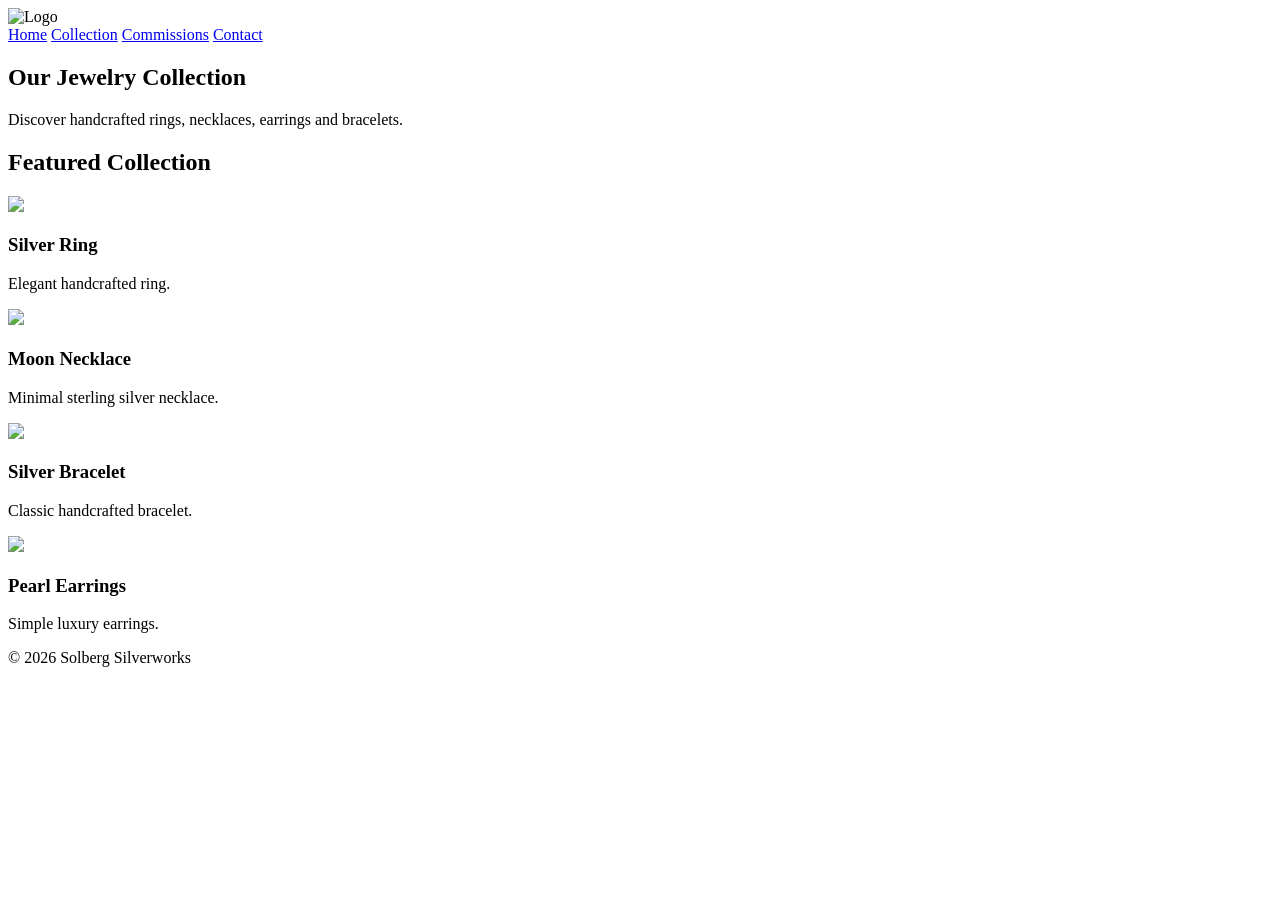
==== collection.html @ bacf5d83 "create collection page of website" ====
<!DOCTYPE html>
<html lang="en">
<head>
    <meta charset="UTF-8">
    <meta name="viewport" content="width=device-width, initial-scale=1.0">
    <title>Collection | Solberg Silverworks</title>

 <link rel="stylesheet" href="style.css">

   
</head>
<body>

<div class="navbar">

    <div class="logo">
        <img src="assets\logo.png" alt="Logo">
    </div>

    <nav>
        <a href="home-page.html">Home</a>
        <a href="collection.html">Collection</a>
        <a href="commissions.html">Commissions</a>
        <a href="contact.html">Contact</a>
    </nav>

</div>

<section class="hero">

    <h2>Our Jewelry Collection</h2>

    <p>
        Discover handcrafted rings, necklaces, earrings and bracelets.
    </p>

</section>

<section>

<h2>Featured Collection</h2>

<div class="products">

<div class="card">
<img src="assets\silver ring.jpg">
<h3>Silver Ring</h3>
<p>Elegant handcrafted ring.</p>
</div>

<div class="card">
<img src="assets\neckless.jpg" class="neckless">
<h3>Moon Necklace</h3>
<p>Minimal sterling silver necklace.</p>
</div>

<div class="card">
<img src="assets\Bracelet.jpg">
<h3>Silver Bracelet</h3>
<p>Classic handcrafted bracelet.</p>
</div>

<div class="card">
<img src="assets\earing.jpg">
<h3>Pearl Earrings</h3>
<p>Simple luxury earrings.</p>
</div>

</div>

</section>

<footer>
<p>© 2026 Solberg Silverworks</p>
</footer>

</body>
</html>
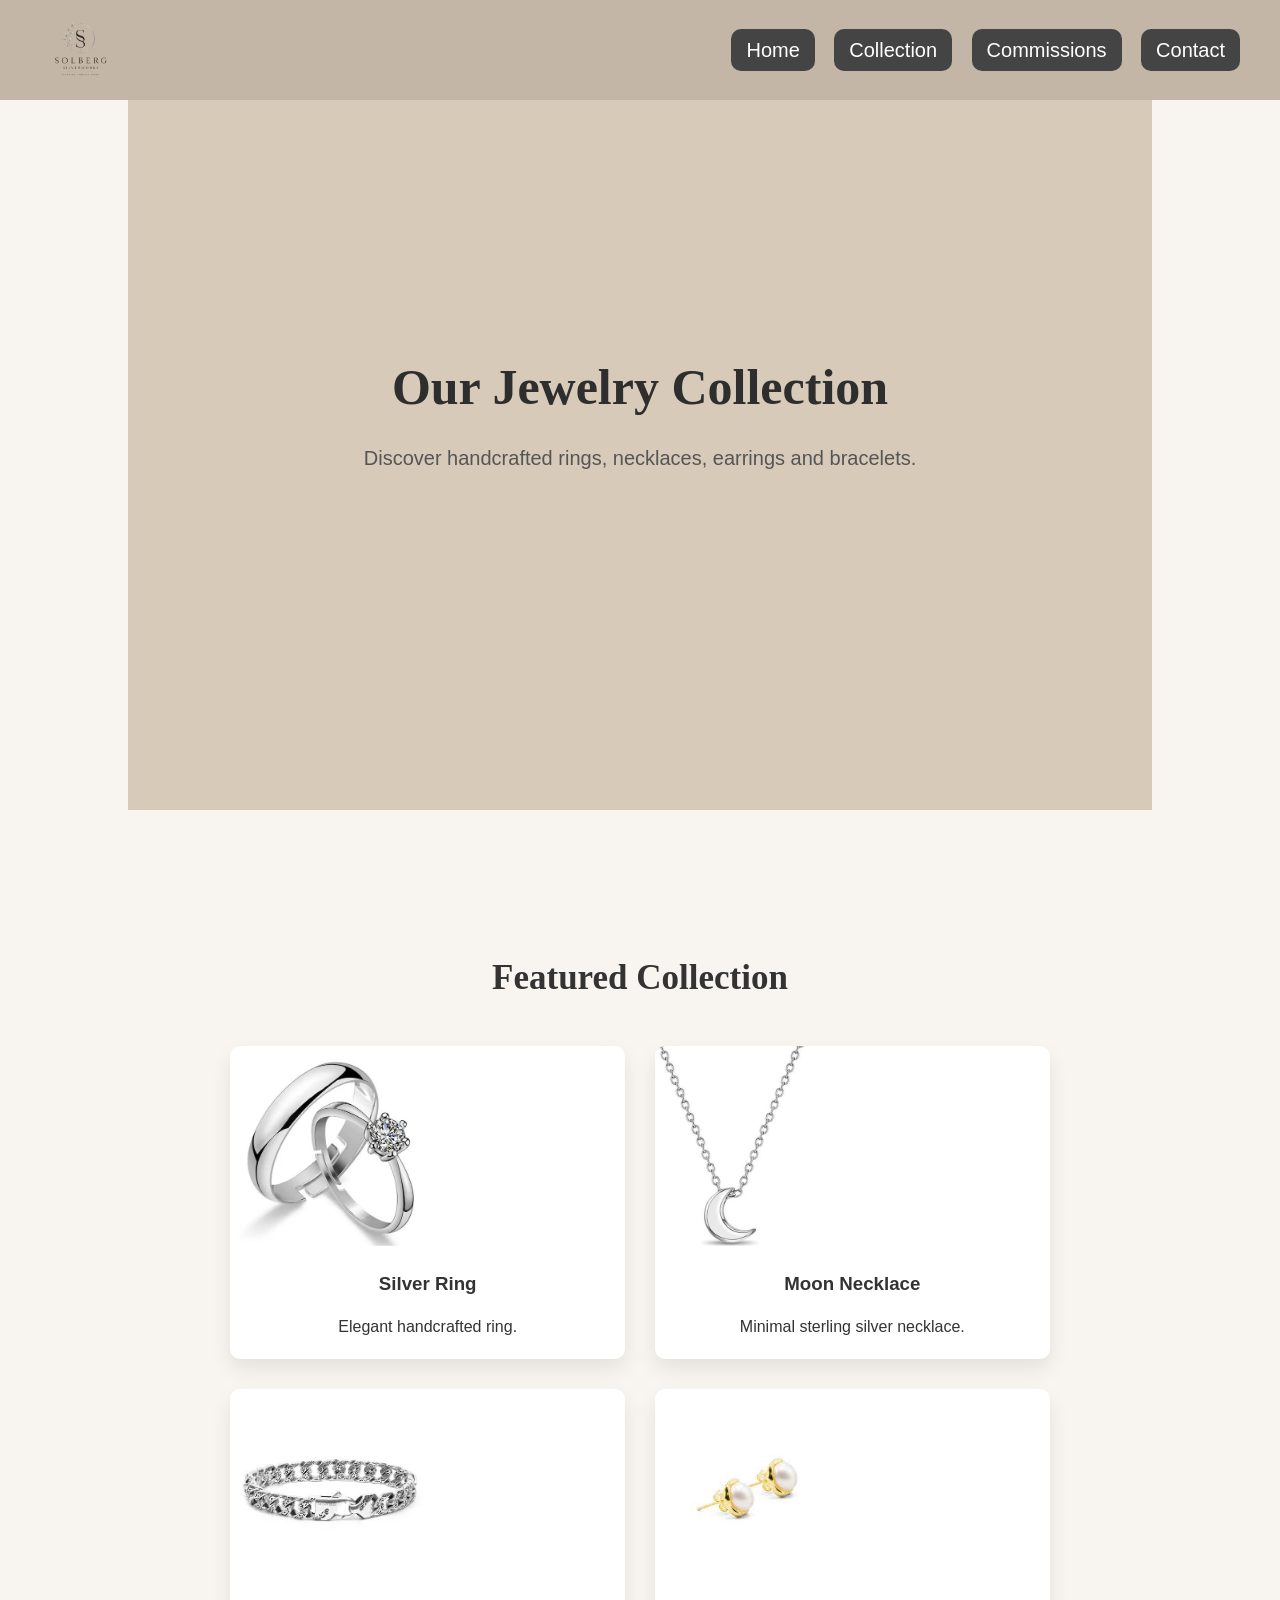
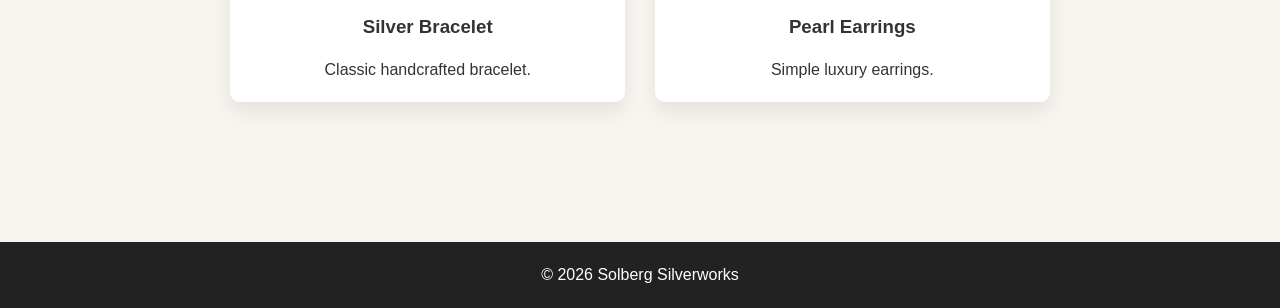
==== commit 06fe9bbb: "add new item" ====
--- a/collection.html
+++ b/collection.html
@@ -20,7 +20,7 @@
     <nav>
         <a href="home-page.html">Home</a>
         <a href="collection.html">Collection</a>
-        <a href="commissions.html">Commissions</a>
+        <a href="commission.html">Commissions</a>
         <a href="contact.html">Contact</a>
     </nav>
 
--- a/style.css
+++ b/style.css
@@ -0,0 +1,448 @@
+*{
+    margin:0;
+    padding:0;
+    box-sizing:border-box;
+}
+
+body{
+
+    font-family:'Poppins',sans-serif;
+    background:#f8f5f1;
+    color:#333;
+    line-height:1.7;
+
+}
+
+header{
+
+    display:flex;
+    justify-content:space-between;
+    align-items:center;
+    padding:20px 8%;
+    background:white;
+    position:sticky;
+    top:0;
+
+}
+
+header h1{
+
+    font-family:'Playfair Display',serif;
+
+}
+
+  .navbar {
+    background-color: #c3b6a6;
+    position: fixed;
+    top: 0;
+    left: 0;
+    width: 100%;
+    height: 100px;
+
+    display: flex;
+    justify-content: space-between;
+    align-items: center;
+    padding: 0 40px;
+}
+
+nav {
+    margin: 0;
+    padding: 0;
+}
+
+nav a {
+    color: white;
+    font-size: 20px;
+    background-color: #444444;
+    padding: 10px 15px;
+    text-decoration: none;
+    border-radius: 10px;
+    margin-left: 15px;
+}
+.logo img {
+    height: 80px;
+    display: block;
+    width: auto;
+
+}
+
+
+.hero{
+
+    height:90vh;
+    display:flex;
+    flex-direction:column;
+    justify-content:center;
+    align-items:center;
+    text-align:center;
+    padding:20px;
+
+}
+
+.hero h2{
+
+    font-size:60px;
+    font-family:'Playfair Display',serif;
+    margin-bottom:20px;
+
+}
+
+.hero p{
+
+    max-width:700px;
+    margin-bottom:30px;
+
+}
+
+.btn{
+
+    background:#555;
+    color:white;
+    padding:15px 35px;
+    text-decoration:none;
+    border-radius:5px;
+
+}
+
+section{
+
+    padding:80px 8%;
+
+}
+
+section h2{
+
+    text-align:center;
+    margin-bottom:40px;
+    font-size:40px;
+    font-family:'Playfair Display',serif;
+
+}
+
+.products{
+
+    display:grid;
+    grid-template-columns:repeat(auto-fit,minmax(280px,1fr));
+    gap:30px;
+    
+
+}
+
+.card{
+
+    background:white;
+    border-radius:10px;
+    overflow:hidden;
+    box-shadow:0 10px 20px rgba(0,0,0,.08);
+
+}
+
+.card img{
+
+    width: 200px;
+    height: 200px;
+    object-fit:cover;
+
+}
+
+.card h3{
+
+    padding:15px;
+
+}
+
+.card p{
+
+    padding:0 15px 20px;
+
+}
+
+.about,
+.commission{
+
+    text-align:center;
+    max-width:900px;
+    margin:auto;
+
+}
+
+form{
+
+    max-width:600px;
+    margin:auto;
+
+}
+
+input,
+textarea{
+
+    width:100%;
+    padding:15px;
+    margin:10px 0;
+    border:1px solid #ccc;
+    border-radius:5px;
+
+}
+
+button{
+
+    background:#444;
+    color:white;
+    border:none;
+    padding:15px 30px;
+    cursor:pointer;
+    border-radius:5px;
+
+}
+
+button:hover{
+
+    background:#222;
+
+}
+
+footer{
+
+    text-align:center;
+    padding:30px;
+    background:#222;
+    color:white;
+
+}
+
+@media(max-width:768px){
+
+header{
+
+    flex-direction:column;
+
+}
+
+
+
+.hero h2{
+
+    font-size:40px;
+
+}
+
+}
+
+.page-banner{
+    background:#e8ddd0;
+    text-align:center;
+    padding:150px 20px 80px;
+}
+
+.page-banner h1{
+    font-size:50px;
+    font-family:'Playfair Display', serif;
+    margin-bottom:15px;
+}
+
+.page-banner p{
+    font-size:18px;
+    color:#555;
+}
+
+.products{
+    margin-top:40px;
+}
+
+.card{
+    transition:0.3s;
+}
+
+.card:hover{
+    transform:translateY(-10px);
+    box-shadow:0 15px 25px rgba(0,0,0,.15);
+}
+
+.card img{
+    transition:0.4s;
+}
+
+.card:hover img{
+    transform:scale(1.05);
+}
+
+.card h3{
+    text-align:center;
+}
+
+.card p{
+    text-align:center;
+}
+
+/* ===========================
+   COMMISSIONS PAGE
+=========================== */
+
+.process{
+
+    max-width:900px;
+    margin:50px auto;
+    text-align:center;
+
+}
+
+.process-box{
+
+    background:white;
+    padding:25px;
+    margin:20px 0;
+    border-left:6px solid #c3b6a6;
+    border-radius:10px;
+    box-shadow:0 5px 15px rgba(0,0,0,.08);
+
+}
+
+.process-box h3{
+
+    margin-bottom:10px;
+    color:#444;
+
+}
+
+
+
+/* ===========================
+   CONTACT PAGE
+=========================== */
+
+*{
+    margin:0;
+    padding:0;
+    box-sizing:border-box;
+}
+
+body{
+    font-family: Arial, Helvetica, sans-serif;
+    background:#f8f5f1;
+    color:#333;
+    line-height:1.6;
+}
+
+/* Hero Section */
+
+.hero{
+    background:#d8cab9;
+    text-align:center;
+    padding:120px 20px 80px;
+}
+
+.hero h2{
+    font-size:50px;
+    margin-bottom:15px;
+    color:#2e2e2e;
+}
+
+.hero p{
+    font-size:20px;
+    color:#555;
+}
+
+/* About Section */
+
+.about{
+    width:80%;
+    margin:60px auto;
+    text-align:center;
+}
+
+.about h2{
+    font-size:35px;
+    margin-bottom:20px;
+}
+
+.about p{
+    font-size:18px;
+    line-height:2;
+}
+
+/* Contact Form */
+
+section{
+    width:80%;
+    margin:auto;
+    margin-bottom:60px;
+}
+
+section h2{
+    text-align:center;
+    margin-bottom:30px;
+    font-size:35px;
+}
+
+form{
+    max-width:600px;
+    margin:auto;
+    background:#fff;
+    padding:30px;
+    border-radius:10px;
+    box-shadow:0 5px 15px rgba(0,0,0,0.1);
+}
+
+input,
+textarea{
+    width:100%;
+    padding:15px;
+    margin-bottom:20px;
+    border:1px solid #ccc;
+    border-radius:5px;
+    font-size:16px;
+}
+
+textarea{
+    resize:vertical;
+}
+
+button{
+    width:100%;
+    padding:15px;
+    background:#444444;
+    color:white;
+    border:none;
+    border-radius:5px;
+    font-size:18px;
+    cursor:pointer;
+}
+
+button:hover{
+    background:#222;
+}
+
+/* Footer */
+
+footer{
+    background:#222;
+    color:white;
+    text-align:center;
+    padding:20px;
+    margin-top:40px;
+}
+
+/* Responsive */
+
+@media(max-width:768px){
+
+.hero h2{
+    font-size:35px;
+}
+
+.about,
+section{
+    width:90%;
+}
+
+form{
+    padding:20px;
+}
+
+}
+
+img.neckless {
+    width: 150px;
+    height: 200px;
+    object-fit: cover;
+}
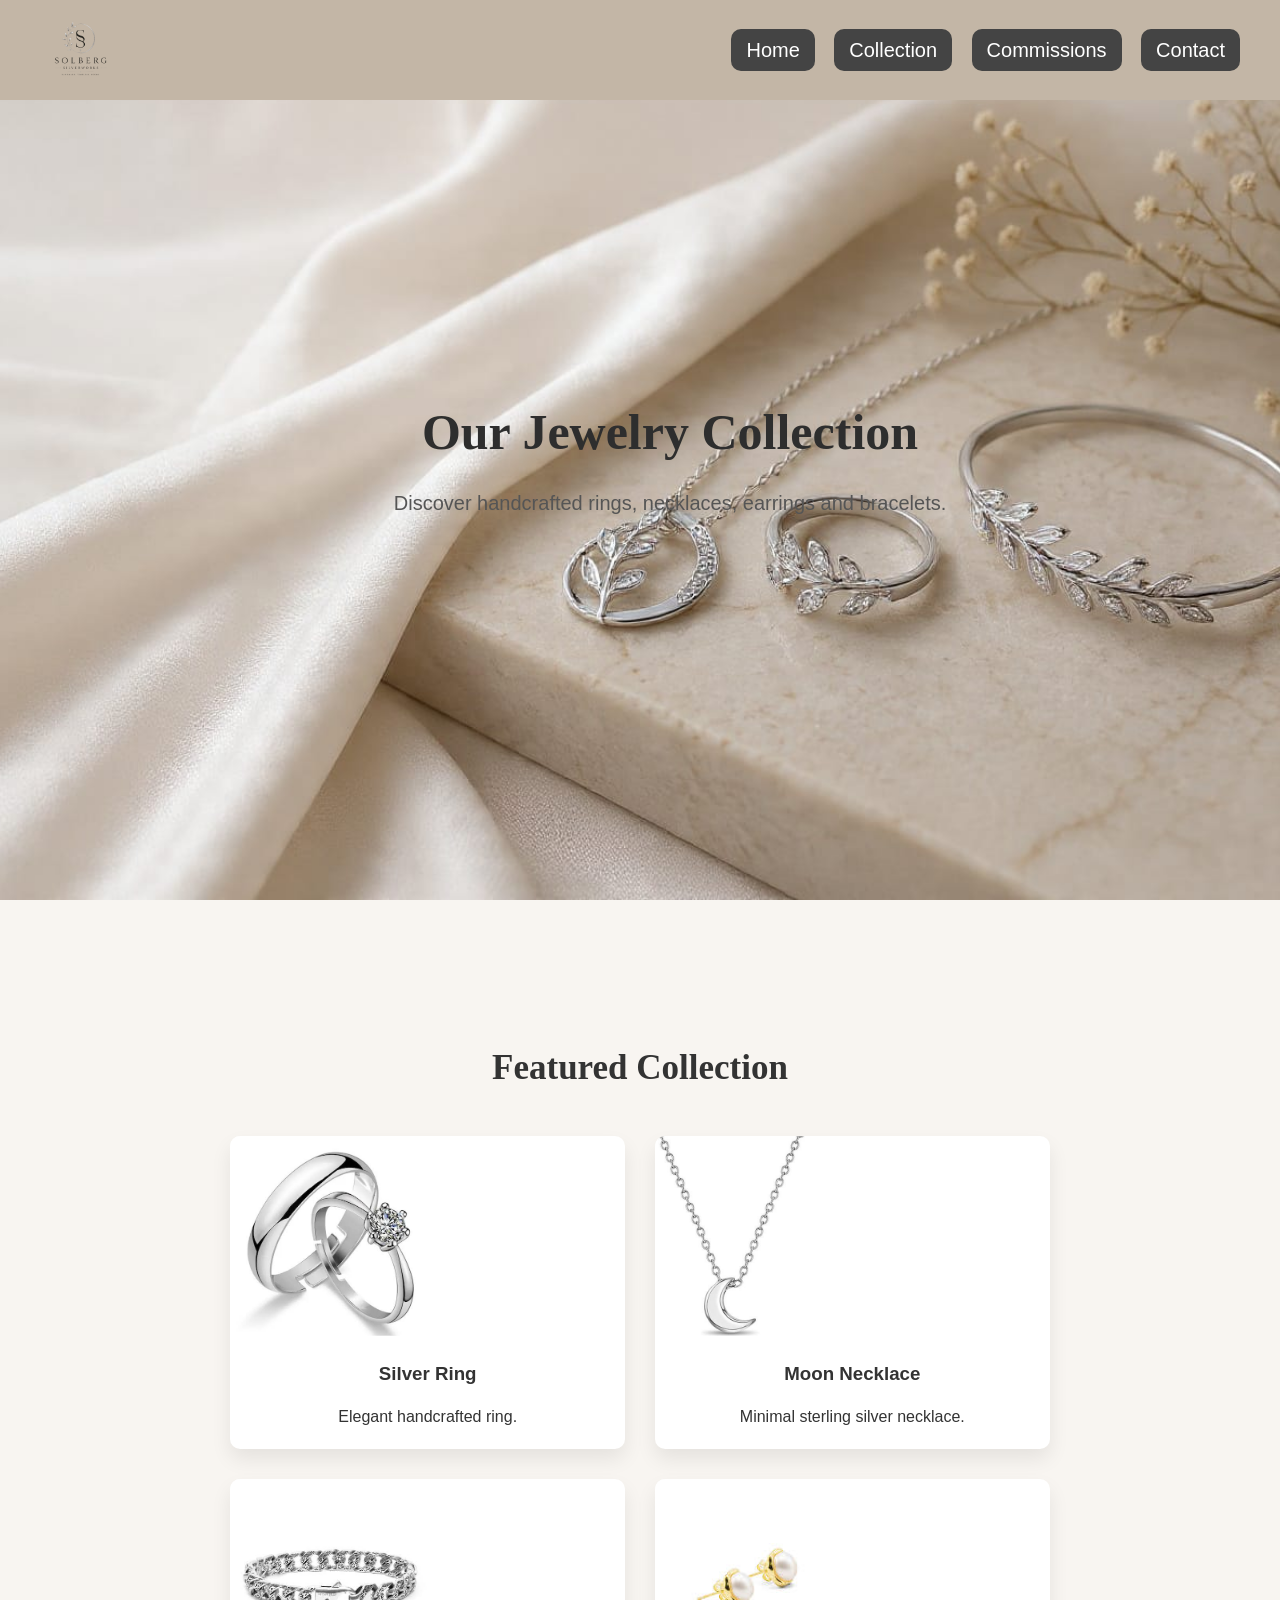
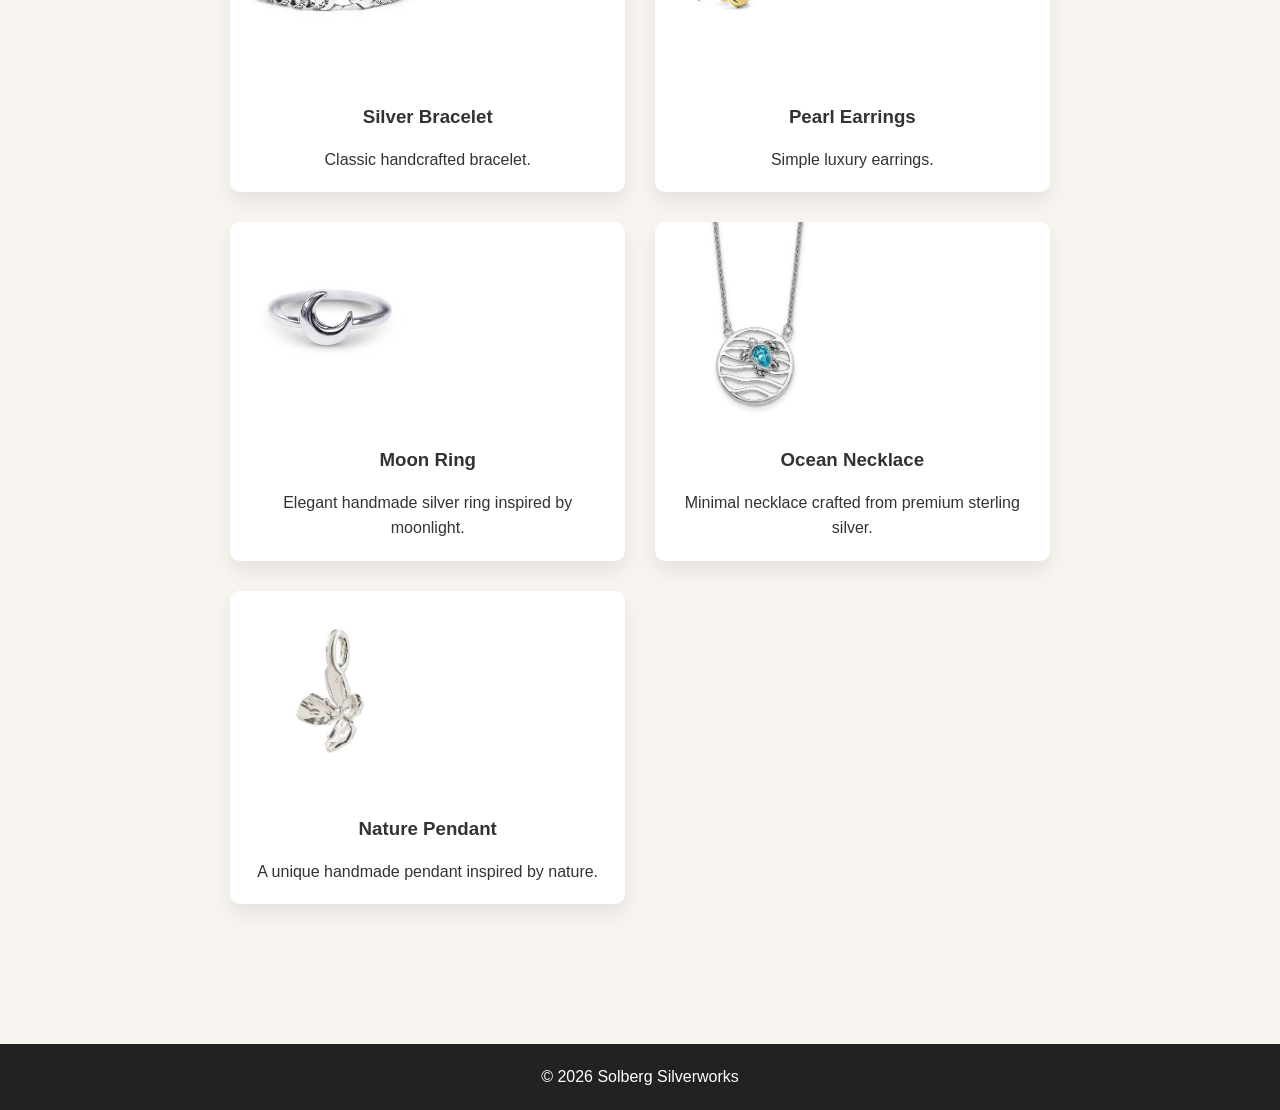
==== commit 72485e4c: "add item" ====
--- a/collection.html
+++ b/collection.html
@@ -66,6 +66,24 @@
 <p>Simple luxury earrings.</p>
 </div>
 
+<div class="card">
+<img src="assets\moon ring.jpg" alt="Moon Ring">
+<h3>Moon Ring</h3>
+<p>Elegant handmade silver ring inspired by moonlight.</p>
+</div>
+
+<div class="card">
+<img src="assets\ocean neckless.jpg" alt="Ocean Necklace">
+<h3>Ocean Necklace</h3>
+<p>Minimal necklace crafted from premium sterling silver.</p>
+</div>
+
+<div class="card">
+<img src="assets\nature pendent.jpg" alt="Nature Pendant">
+<h3>Nature Pendant</h3>
+<p>A unique handmade pendant inspired by nature.</p>
+</div>
+
 </div>
 
 </section>
--- a/style.css
+++ b/style.css
@@ -210,7 +210,7 @@
 
 }
 
-@media(max-width:768px){
+
 
 header{
 
@@ -226,7 +226,7 @@
 
 }
 
-}
+
 
 .page-banner{
     background:#e8ddd0;
@@ -274,9 +274,7 @@
     text-align:center;
 }
 
-/* ===========================
-   COMMISSIONS PAGE
-=========================== */
+
 
 .process{
 
@@ -306,9 +304,7 @@
 
 
 
-/* ===========================
-   CONTACT PAGE
-=========================== */
+
 
 *{
     margin:0;
@@ -323,7 +319,7 @@
     line-height:1.6;
 }
 
-/* Hero Section */
+
 
 .hero{
     background:#d8cab9;
@@ -342,7 +338,7 @@
     color:#555;
 }
 
-/* About Section */
+
 
 .about{
     width:80%;
@@ -360,7 +356,7 @@
     line-height:2;
 }
 
-/* Contact Form */
+
 
 section{
     width:80%;
@@ -412,7 +408,6 @@
     background:#222;
 }
 
-/* Footer */
 
 footer{
     background:#222;
@@ -422,7 +417,7 @@
     margin-top:40px;
 }
 
-/* Responsive */
+
 
 @media(max-width:768px){
 
@@ -445,4 +440,41 @@
     width: 150px;
     height: 200px;
     object-fit: cover;
+}
+
+#juwelry {
+    width: 100%;
+    padding: 15px;
+    margin: 10px 0;
+    border: 1px solid #ccc;
+    border-radius: 5px;
+}   
+
+.hero{
+    width: 100%;
+    height: 100vh;
+
+    background-image: url("assets/banner.jpeg");
+    background-size: cover;
+    background-position: center;
+    background-repeat: no-repeat;
+
+    display: flex;
+    align-items: center;
+    padding-left: 80px;
+}
+
+.overlay{
+    color: #2E2E2E;
+    max-width: 600px;
+}
+
+.overlay h1{
+    font-size: 65px;
+    margin-bottom: 20px;
+}
+
+.overlay p{
+    font-size: 22px;
+    margin-bottom: 30px;
 }
